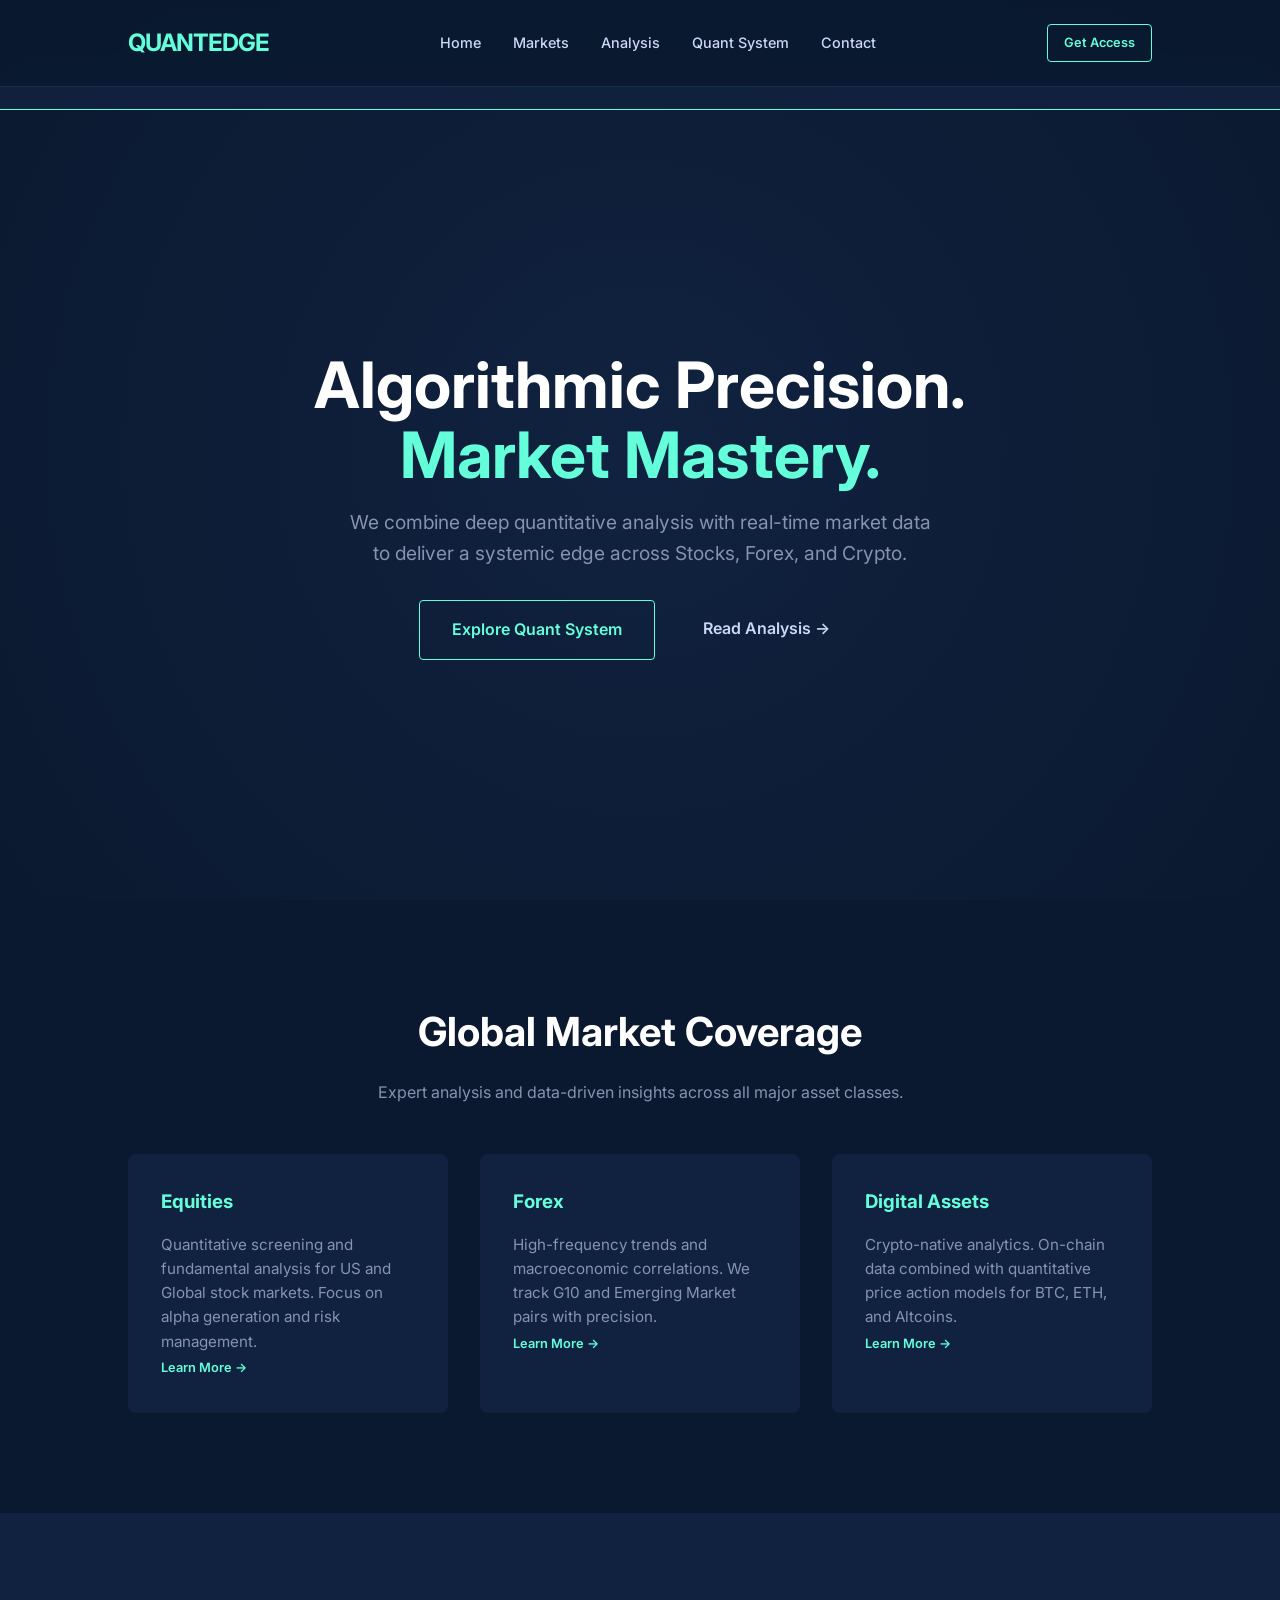
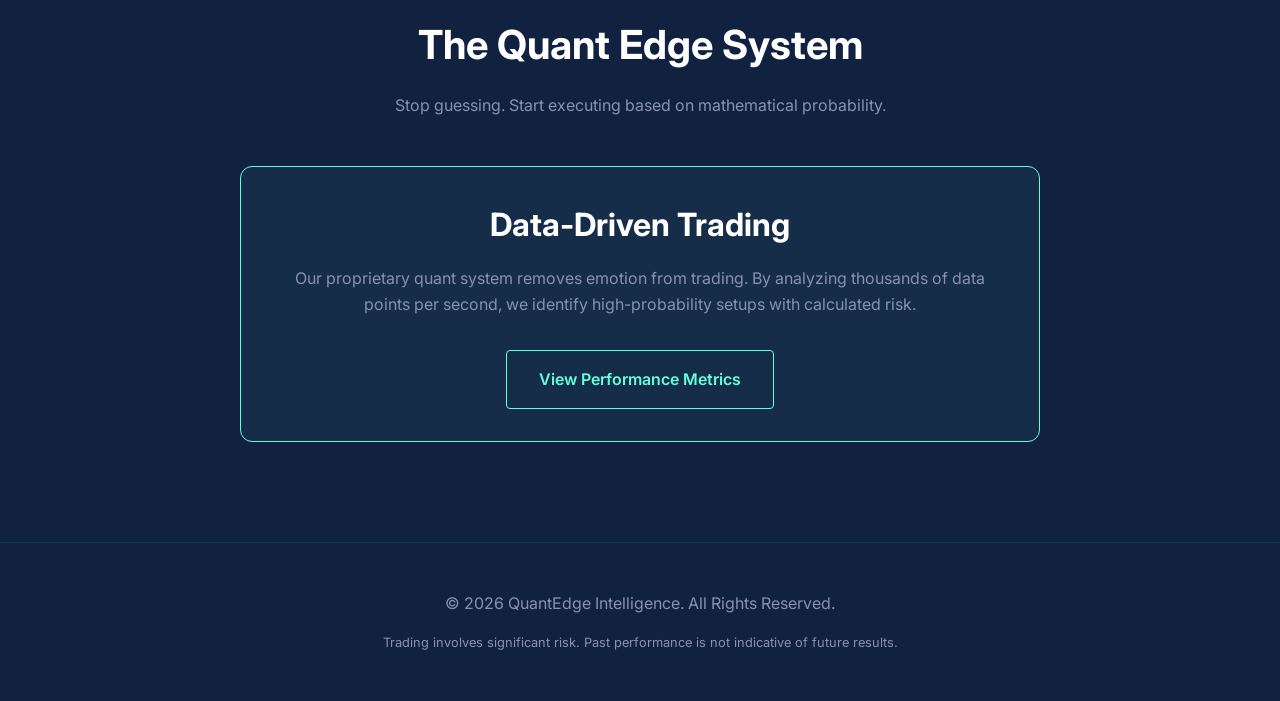
==== index.html @ 07054785 "Initial commit of QuantEdge Business Site" ====
<!DOCTYPE html>
<html lang="en">
<head>
    <meta charset="UTF-8">
    <meta name="viewport" content="width=device-width, initial-scale=1.0">
    <title>QuantEdge | Advanced Market Intelligence</title>
    <link rel="stylesheet" href="css/style.css">
    <link href="https://fonts.googleapis.com/css2?family=Inter:wght@400;600;700&display=swap" rel="stylesheet">
</head>
<body style="padding-top: 0 !important;">

    <nav>
        <a href="index.html" class="logo">QUANT<span>EDGE</span></a>
        <ul class="nav-links">
            <li><a href="index.html">Home</a></li>
            <li><a href="markets.html">Markets</a></li>
            <li><a href="analysis.html">Analysis</a></li>
            <li><a href="quant.html">Quant System</a></li>
            <li><a href="contact.html">Contact</a></li>
        </ul>
        <a href="quant.html" class="btn btn-primary" style="padding: 0.5rem 1rem; font-size: 0.8rem;">Get Access</a>
    </nav>

    <!-- Live Ticker Bar -->
    <div style="position: fixed; top: 70px; width: 100%; z-index: 999; height: 40px; background: rgba(17, 34, 64, 0.9); border-bottom: 1px solid var(--accent-color);">
        <div class="tradingview-widget-container">
            <div class="tradingview-widget-container__widget"></div>
            <script type="text/javascript" src="https://s3.tradingview.com/external-embedding/embed-widget-ticker-tape.js" async>
            {
                "symbols": [
                    { "proName": "FOREXCOM:SPX500", "title": "S&P 500" },
                    { "proName": "FX:EURUSD", "title": "EUR/USD" },
                    { "proName": "BITSTAMP:BTCUSD", "title": "Bitcoin" },
                    { "proName": "BITSTAMP:ETHUSD", "title": "Ethereum" },
                    { "proName": "FX:USDJPY", "title": "USD/JPY" },
                    { "proName": "NASDAQ:AAPL", "title": "Apple" }
                ],
                "showSymbolLogo": true,
                "colorTheme": "dark",
                "isTransparent": true,
                "displayMode": "adaptive"
            }
            </script>
        </div>
    </div>

    <section class="hero" style="padding-top: 110px;">
        <h1>Algorithmic Precision.<br><span style="color: var(--accent-color);">Market Mastery.</span></h1>
        <p>We combine deep quantitative analysis with real-time market data to deliver a systemic edge across Stocks, Forex, and Crypto.</p>
        <div style="display: flex; gap: 1rem;">
            <a href="quant.html" class="btn btn-primary">Explore Quant System</a>
            <a href="analysis.html" class="btn" style="color: var(--text-main);">Read Analysis &rarr;</a>
        </div>
    </section>

    <section id="markets">
        <div class="section-title">
            <h2>Global Market Coverage</h2>
            <p>Expert analysis and data-driven insights across all major asset classes.</p>
        </div>
        <div class="grid">
            <div class="card">
                <h3>Equities</h3>
                <p>Quantitative screening and fundamental analysis for US and Global stock markets. Focus on alpha generation and risk management.</p>
                <a href="markets.html" style="color: var(--accent-color); text-decoration: none; font-size: 0.8rem; font-weight: 600;">Learn More &rarr;</a>
            </div>
            <div class="card">
                <h3>Forex</h3>
                <p>High-frequency trends and macroeconomic correlations. We track G10 and Emerging Market pairs with precision.</p>
                <a href="markets.html" style="color: var(--accent-color); text-decoration: none; font-size: 0.8rem; font-weight: 600;">Learn More &rarr;</a>
            </div>
            <div class="card">
                <h3>Digital Assets</h3>
                <p>Crypto-native analytics. On-chain data combined with quantitative price action models for BTC, ETH, and Altcoins.</p>
                <a href="markets.html" style="color: var(--accent-color); text-decoration: none; font-size: 0.8rem; font-weight: 600;">Learn More &rarr;</a>
            </div>
        </div>
    </section>

    <section style="background-color: var(--bg-secondary); text-align: center;">
        <div class="section-title">
            <h2>The Quant Edge System</h2>
            <p>Stop guessing. Start executing based on mathematical probability.</p>
        </div>
        <div style="max-width: 800px; margin: 0 auto; padding: 2rem; border: 1px solid var(--accent-color); border-radius: 12px; background: rgba(100, 255, 218, 0.05);">
            <h3 style="font-size: 2rem; margin-bottom: 1rem; color: var(--white);">Data-Driven Trading</h3>
            <p style="margin-bottom: 2rem; color: var(--text-dim);">Our proprietary quant system removes emotion from trading. By analyzing thousands of data points per second, we identify high-probability setups with calculated risk.</p>
            <a href="quant.html" class="btn btn-primary">View Performance Metrics</a>
        </div>
    </section>

    <footer>
        <p>&copy; 2026 QuantEdge Intelligence. All Rights Reserved.</p>
        <p style="font-size: 0.8rem; margin-top: 1rem;">Trading involves significant risk. Past performance is not indicative of future results.</p>
    </footer>

    <script src="js/main.js"></script>
</body>
</html>
---- css/style.css ----
:root {
    --bg-color: #0a192f;
    --bg-secondary: #112240;
    --accent-color: #64ffda;
    --text-main: #ccd6f6;
    --text-dim: #8892b0;
    --white: #ffffff;
    --transition: all 0.3s ease;
}

* {
    margin: 0;
    padding: 0;
    box-sizing: border-box;
    font-family: "Inter", -apple-system, BlinkMacSystemFont, "Segoe UI", Roboto, sans-serif;
}

body {
    background-color: var(--bg-color);
    color: var(--text-main);
    line-height: 1.6;
    overflow-x: hidden;
}

/* Navigation */
nav {
    background-color: rgba(10, 25, 47, 0.85);
    backdrop-filter: blur(10px);
    display: flex;
    justify-content: space-between;
    align-items: center;
    padding: 1.5rem 10%;
    position: fixed;
    width: 100%;
    top: 0;
    z-index: 1000;
    border-bottom: 1px solid rgba(100, 255, 218, 0.1);
}

.logo {
    font-size: 1.5rem;
    font-weight: 700;
    color: var(--accent-color);
    text-decoration: none;
    letter-spacing: -1px;
}

.nav-links {
    display: flex;
    list-style: none;
    gap: 2rem;
}

.nav-links a {
    color: var(--text-main);
    text-decoration: none;
    font-size: 0.9rem;
    font-weight: 500;
    transition: var(--transition);
}

.nav-links a:hover {
    color: var(--accent-color);
}

/* Hero Section */
.hero {
    height: 100vh;
    display: flex;
    flex-direction: column;
    justify-content: center;
    align-items: center;
    text-align: center;
    padding: 0 10%;
    background: radial-gradient(circle at center, #112240 0%, #0a192f 100%);
}

.hero h1 {
    font-size: 4rem;
    margin-bottom: 1rem;
    color: var(--white);
    line-height: 1.1;
}

.hero h1 span {
    color: var(--accent-color);
}

.hero p {
    font-size: 1.2rem;
    color: var(--text-dim);
    max-width: 600px;
    margin-bottom: 2rem;
}

/* Buttons */
.btn {
    padding: 1rem 2rem;
    border-radius: 4px;
    text-decoration: none;
    font-weight: 600;
    transition: var(--transition);
    cursor: pointer;
    display: inline-block;
}

.btn-primary {
    background-color: transparent;
    color: var(--accent-color);
    border: 1px solid var(--accent-color);
}

.btn-primary:hover {
    background-color: rgba(100, 255, 218, 0.1);
    box-shadow: 0 0 20px rgba(100, 255, 218, 0.2);
}

/* Section Layouts */
section {
    padding: 100px 10%;
}

.section-title {
    text-align: center;
    margin-bottom: 3rem;
}

.section-title h2 {
    font-size: 2.5rem;
    color: var(--white);
    margin-bottom: 1rem;
}

.section-title p {
    color: var(--text-dim);
}

/* Grid Systems */
.grid {
    display: grid;
    grid-template-columns: repeat(auto-fit, minmax(300px, 1fr));
    gap: 2rem;
}

.card {
    background-color: var(--bg-secondary);
    padding: 2rem;
    border-radius: 8px;
    transition: var(--transition);
    border: 1px solid transparent;
}

.card:hover {
    transform: translateY(-10px);
    border-color: var(--accent-color);
}

.card h3 {
    color: var(--accent-color);
    margin-bottom: 1rem;
}

.card p {
    color: var(--text-dim);
    font-size: 0.95rem;
}

/* Footer */
footer {
    text-align: center;
    padding: 3rem 10%;
    background-color: var(--bg-secondary);
    color: var(--text-dim);
    border-top: 1px solid rgba(100, 255, 218, 0.1);
}

/* Responsive */
@media (max-width: 768px) {
    .hero h1 { font-size: 2.5rem; }
    .nav-links { display: none; }
}
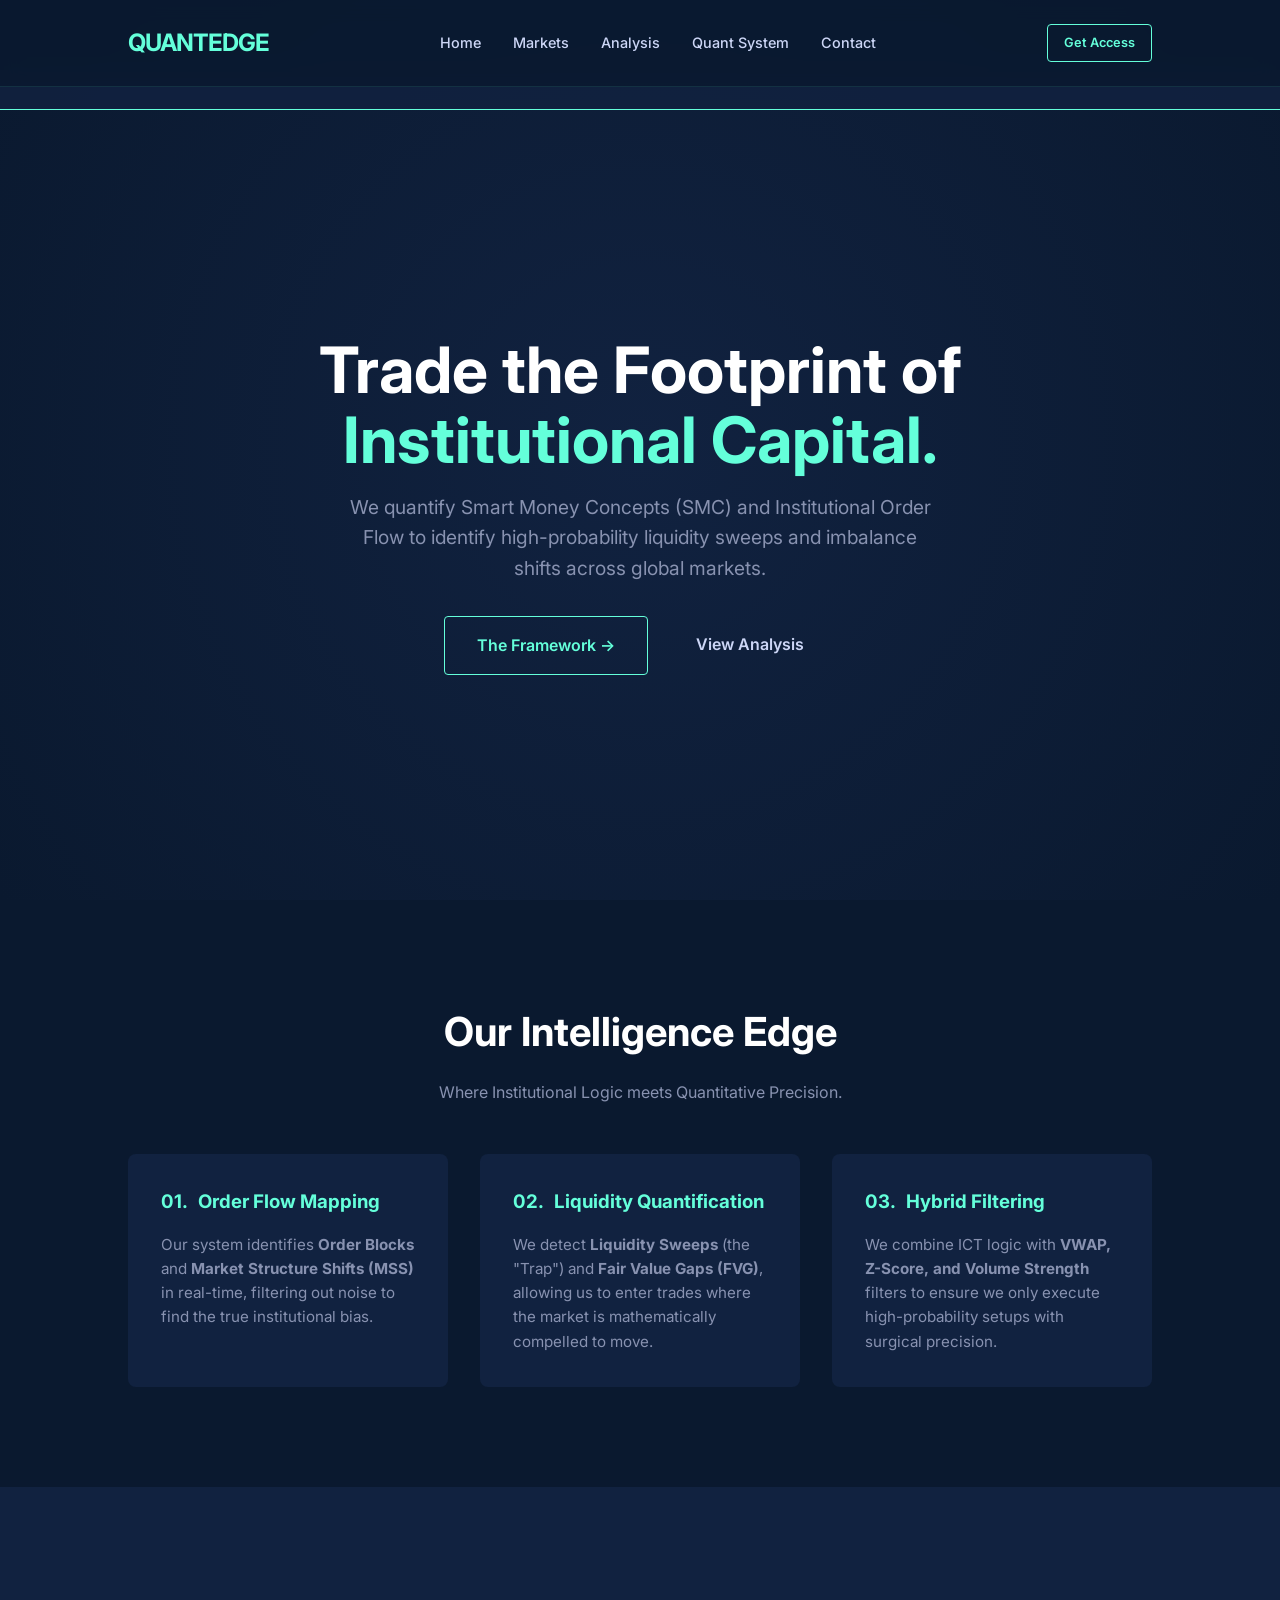
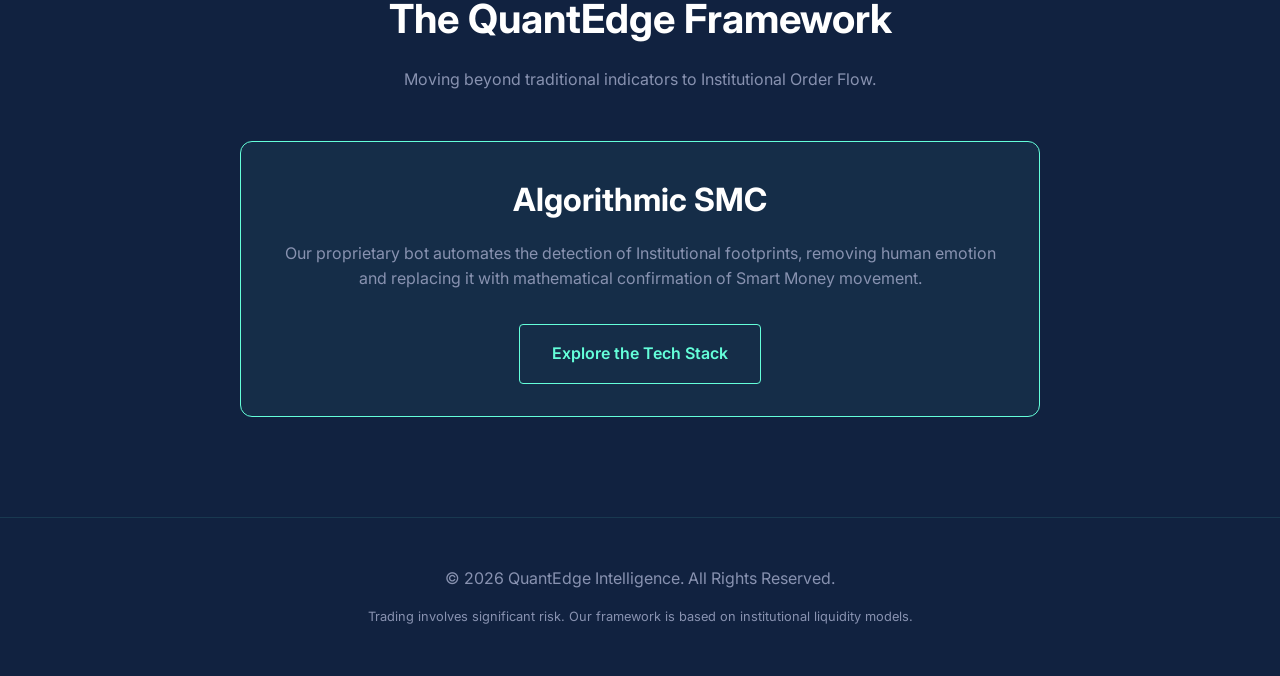
==== commit e2ab62f8: "Updated content with Institutional Quant Logic" ====
--- a/index.html
+++ b/index.html
@@ -3,7 +3,7 @@
 <head>
     <meta charset="UTF-8">
     <meta name="viewport" content="width=device-width, initial-scale=1.0">
-    <title>QuantEdge | Advanced Market Intelligence</title>
+    <title>QuantEdge | Quantified Institutional Intelligence</title>
     <link rel="stylesheet" href="css/style.css">
     <link href="https://fonts.googleapis.com/css2?family=Inter:wght@400;600;700&display=swap" rel="stylesheet">
 </head>
@@ -45,53 +45,56 @@
     </div>
 
     <section class="hero" style="padding-top: 110px;">
-        <h1>Algorithmic Precision.<br><span style="color: var(--accent-color);">Market Mastery.</span></h1>
-        <p>We combine deep quantitative analysis with real-time market data to deliver a systemic edge across Stocks, Forex, and Crypto.</p>
+        <h1>Trade the Footprint of <br><span style="color: var(--accent-color);">Institutional Capital.</span></h1>
+        <p>We quantify Smart Money Concepts (SMC) and Institutional Order Flow to identify high-probability liquidity sweeps and imbalance shifts across global markets.</p>
         <div style="display: flex; gap: 1rem;">
-            <a href="quant.html" class="btn btn-primary">Explore Quant System</a>
-            <a href="analysis.html" class="btn" style="color: var(--text-main);">Read Analysis &rarr;</a>
+            <a href="quant.html" class="btn btn-primary">The Framework &rarr;</a>
+            <a href="analysis.html" class="btn" style="color: var(--text-main);">View Analysis</a>
         </div>
     </section>
 
     <section id="markets">
         <div class="section-title">
-            <h2>Global Market Coverage</h2>
-            <p>Expert analysis and data-driven insights across all major asset classes.</p>
+            <h2>Our Intelligence Edge</h2>
+            <p>Where Institutional Logic meets Quantitative Precision.</p>
         </div>
         <div class="grid">
             <div class="card">
-                <h3>Equities</h3>
-                <p>Quantitative screening and fundamental analysis for US and Global stock markets. Focus on alpha generation and risk management.</p>
-                <a href="markets.html" style="color: var(--accent-color); text-decoration: none; font-size: 0.8rem; font-weight: 600;">Learn More &rarr;</a>
+                <h3 style="display: flex; align-items: center; gap: 10px;">
+                    <span style="color: var(--accent-color);">01.</span> Order Flow Mapping
+                </h3>
+                <p>Our system identifies <strong>Order Blocks</strong> and <strong>Market Structure Shifts (MSS)</strong> in real-time, filtering out noise to find the true institutional bias.</p>
             </div>
             <div class="card">
-                <h3>Forex</h3>
-                <p>High-frequency trends and macroeconomic correlations. We track G10 and Emerging Market pairs with precision.</p>
-                <a href="markets.html" style="color: var(--accent-color); text-decoration: none; font-size: 0.8rem; font-weight: 600;">Learn More &rarr;</a>
+                <h3 style="display: flex; align-items: center; gap: 10px;">
+                    <span style="color: var(--accent-color);">02.</span> Liquidity Quantification
+                </h3>
+                <p>We detect <strong>Liquidity Sweeps</strong> (the "Trap") and <strong>Fair Value Gaps (FVG)</strong>, allowing us to enter trades where the market is mathematically compelled to move.</p>
             </div>
             <div class="card">
-                <h3>Digital Assets</h3>
-                <p>Crypto-native analytics. On-chain data combined with quantitative price action models for BTC, ETH, and Altcoins.</p>
-                <a href="markets.html" style="color: var(--accent-color); text-decoration: none; font-size: 0.8rem; font-weight: 600;">Learn More &rarr;</a>
+                <h3 style="display: flex; align-items: center; gap: 10px;">
+                    <span style="color: var(--accent-color);">03.</span> Hybrid Filtering
+                </h3>
+                <p>We combine ICT logic with <strong>VWAP, Z-Score, and Volume Strength</strong> filters to ensure we only execute high-probability setups with surgical precision.</p>
             </div>
         </div>
     </section>
 
     <section style="background-color: var(--bg-secondary); text-align: center;">
         <div class="section-title">
-            <h2>The Quant Edge System</h2>
-            <p>Stop guessing. Start executing based on mathematical probability.</p>
+            <h2>The QuantEdge Framework</h2>
+            <p>Moving beyond traditional indicators to Institutional Order Flow.</p>
         </div>
         <div style="max-width: 800px; margin: 0 auto; padding: 2rem; border: 1px solid var(--accent-color); border-radius: 12px; background: rgba(100, 255, 218, 0.05);">
-            <h3 style="font-size: 2rem; margin-bottom: 1rem; color: var(--white);">Data-Driven Trading</h3>
-            <p style="margin-bottom: 2rem; color: var(--text-dim);">Our proprietary quant system removes emotion from trading. By analyzing thousands of data points per second, we identify high-probability setups with calculated risk.</p>
-            <a href="quant.html" class="btn btn-primary">View Performance Metrics</a>
+            <h3 style="font-size: 2rem; margin-bottom: 1rem; color: var(--white);">Algorithmic SMC</h3>
+            <p style="margin-bottom: 2rem; color: var(--text-dim);">Our proprietary bot automates the detection of Institutional footprints, removing human emotion and replacing it with mathematical confirmation of Smart Money movement.</p>
+            <a href="quant.html" class="btn btn-primary">Explore the Tech Stack</a>
         </div>
     </section>
 
     <footer>
         <p>&copy; 2026 QuantEdge Intelligence. All Rights Reserved.</p>
-        <p style="font-size: 0.8rem; margin-top: 1rem;">Trading involves significant risk. Past performance is not indicative of future results.</p>
+        <p style="font-size: 0.8rem; margin-top: 1rem;">Trading involves significant risk. Our framework is based on institutional liquidity models.</p>
     </footer>
 
     <script src="js/main.js"></script>
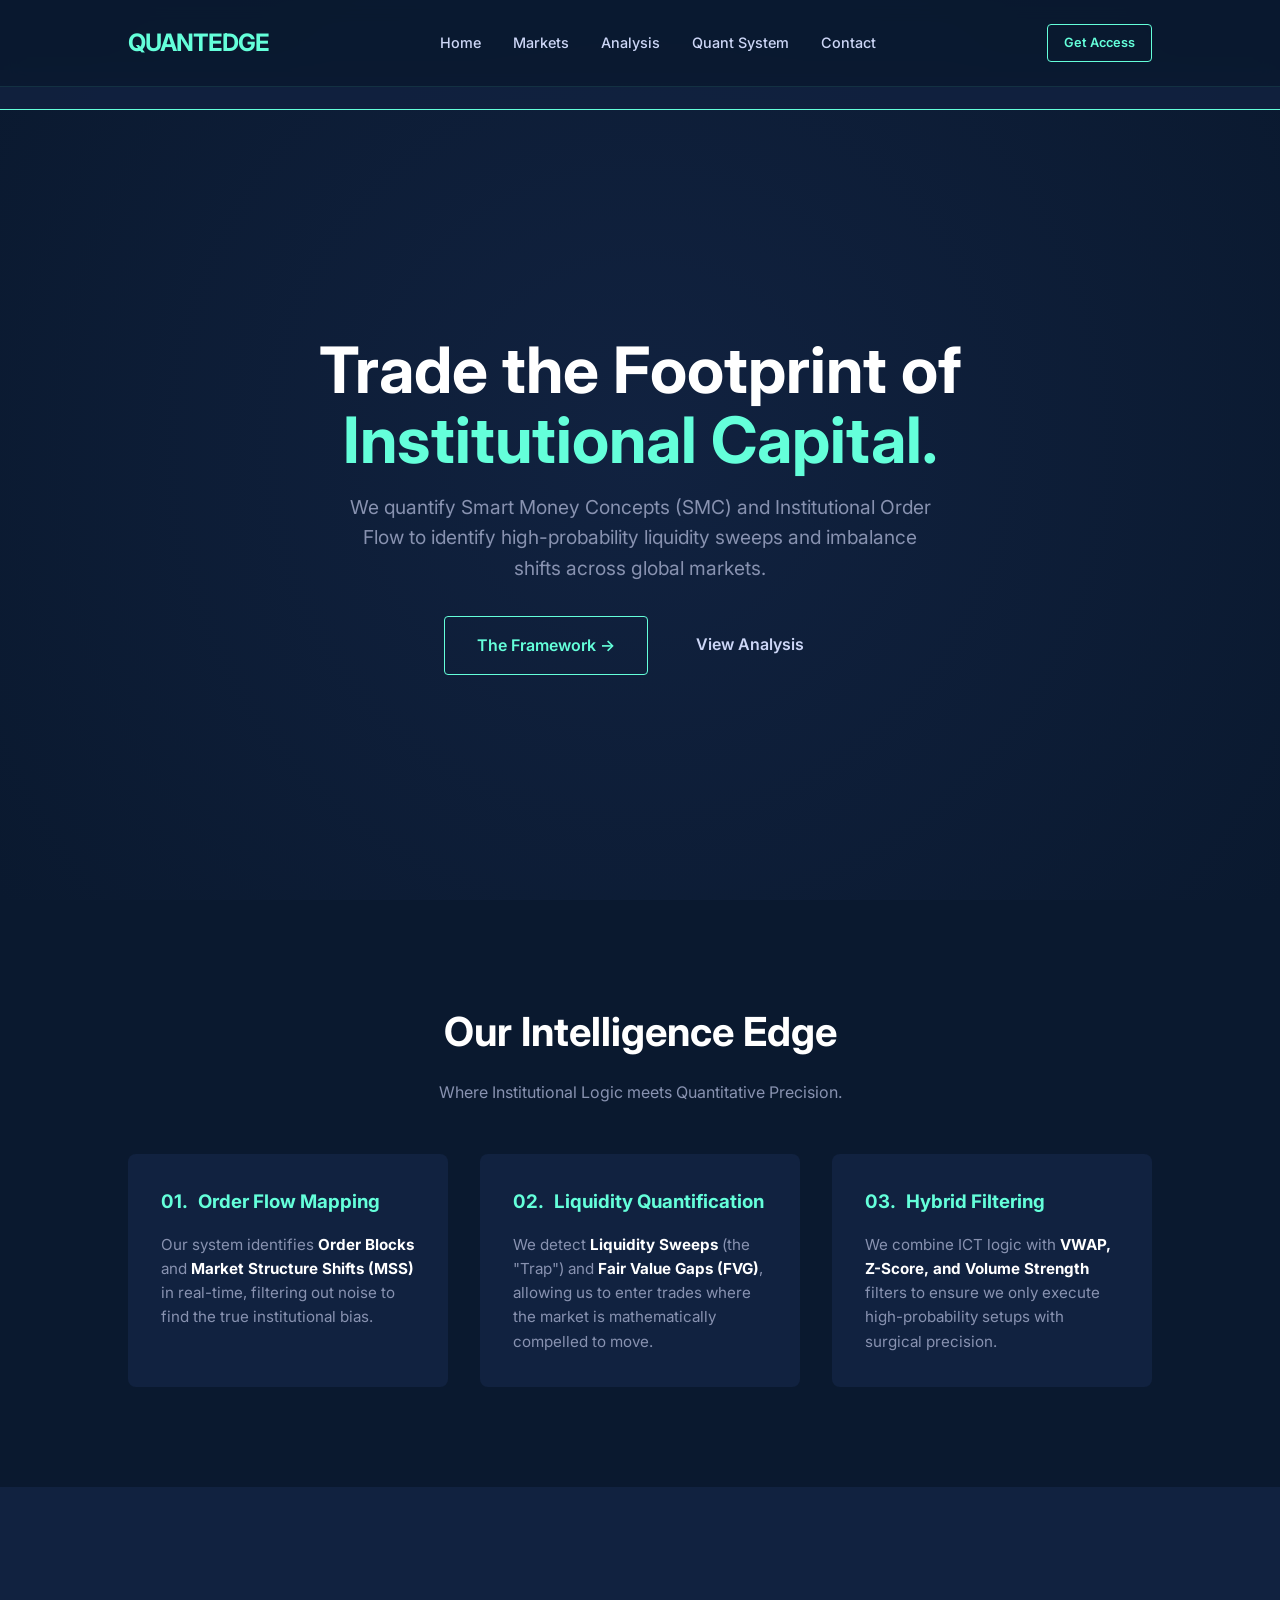
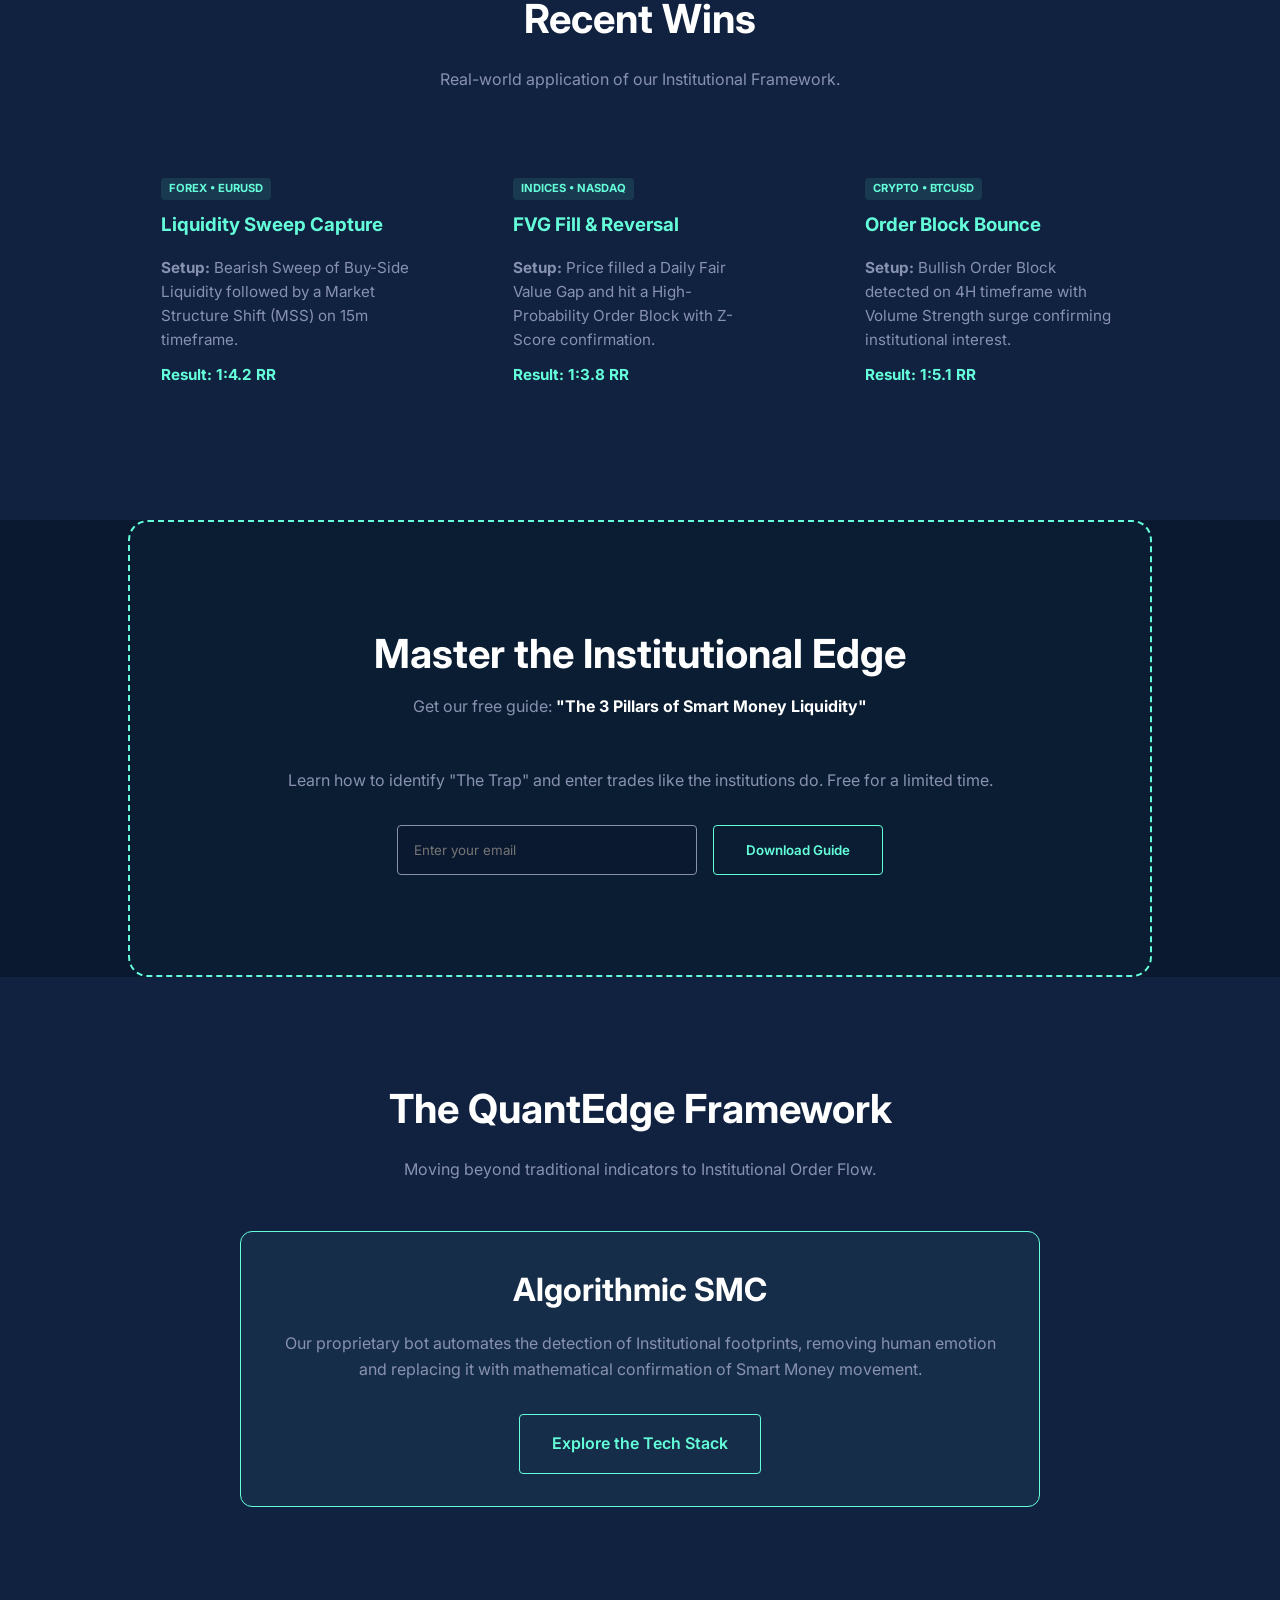
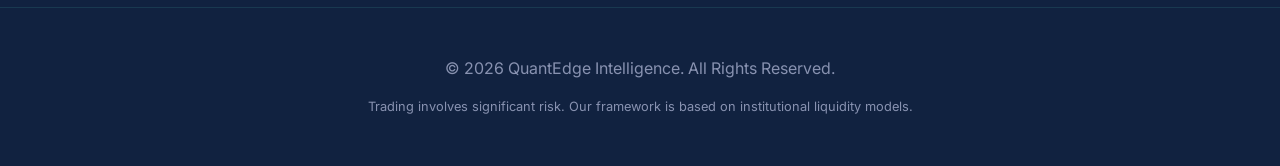
==== commit e1502e92: "Implemented scaling: Proof, Lead Magnet, and Pricing" ====
--- a/index.html
+++ b/index.html
@@ -63,21 +63,62 @@
                 <h3 style="display: flex; align-items: center; gap: 10px;">
                     <span style="color: var(--accent-color);">01.</span> Order Flow Mapping
                 </h3>
-                <p>Our system identifies <strong>Order Blocks</strong> and <strong>Market Structure Shifts (MSS)</strong> in real-time, filtering out noise to find the true institutional bias.</p>
+                <p>Our system identifies <strong style="color: var(--white);">Order Blocks</strong> and <strong style="color: var(--white);">Market Structure Shifts (MSS)</strong> in real-time, filtering out noise to find the true institutional bias.</p>
             </div>
             <div class="card">
                 <h3 style="display: flex; align-items: center; gap: 10px;">
                     <span style="color: var(--accent-color);">02.</span> Liquidity Quantification
                 </h3>
-                <p>We detect <strong>Liquidity Sweeps</strong> (the "Trap") and <strong>Fair Value Gaps (FVG)</strong>, allowing us to enter trades where the market is mathematically compelled to move.</p>
+                <p>We detect <strong style="color: var(--white);">Liquidity Sweeps</strong> (the "Trap") and <strong style="color: var(--white);">Fair Value Gaps (FVG)</strong>, allowing us to enter trades where the market is mathematically compelled to move.</p>
             </div>
             <div class="card">
                 <h3 style="display: flex; align-items: center; gap: 10px;">
                     <span style="color: var(--accent-color);">03.</span> Hybrid Filtering
                 </h3>
-                <p>We combine ICT logic with <strong>VWAP, Z-Score, and Volume Strength</strong> filters to ensure we only execute high-probability setups with surgical precision.</p>
+                <p>We combine ICT logic with <strong style="color: var(--white);">VWAP, Z-Score, and Volume Strength</strong> filters to ensure we only execute high-probability setups with surgical precision.</p>
             </div>
         </div>
+    </section>
+
+    <!-- CASE STUDIES SECTION -->
+    <section style="background-color: var(--bg-secondary);">
+        <div class="section-title">
+            <h2>Recent Wins</h2>
+            <p>Real-world application of our Institutional Framework.</p>
+        </div>
+        <div class="grid">
+            <div class="card">
+                <span class="badge">Forex &bull; EURUSD</span>
+                <h3>Liquidity Sweep Capture</h3>
+                <p><strong>Setup:</strong> Bearish Sweep of Buy-Side Liquidity followed by a Market Structure Shift (MSS) on 15m timeframe.</p>
+                <p style="margin-top: 10px; color: var(--accent-color); font-weight: 700;">Result: 1:4.2 RR</p>
+            </div>
+            <div class="card">
+                <span class="badge">Indices &bull; NASDAQ</span>
+                <h3>FVG Fill & Reversal</h3>
+                <p><strong>Setup:</strong> Price filled a Daily Fair Value Gap and hit a High-Probability Order Block with Z-Score confirmation.</p>
+                <p style="margin-top: 10px; color: var(--accent-color); font-weight: 700;">Result: 1:3.8 RR</p>
+            </div>
+            <div class="card">
+                <span class="badge">Crypto &bull; BTCUSD</span>
+                <h3>Order Block Bounce</h3>
+                <p><strong>Setup:</strong> Bullish Order Block detected on 4H timeframe with Volume Strength surge confirming institutional interest.</p>
+                <p style="margin-top: 10px; color: var(--accent-color); font-weight: 700;">Result: 1:5.1 RR</p>
+            </div>
+        </div>
+    </section>
+
+    <!-- LEAD MAGNET SECTION -->
+    <section style="text-align: center; border: 2px dashed var(--accent-color); margin: 0 10%; border-radius: 20px; background: rgba(100, 255, 218, 0.02);">
+        <div class="section-title">
+            <h2 style="margin-bottom: 0.5rem;">Master the Institutional Edge</h2>
+            <p>Get our free guide: <strong style="color: var(--white);">"The 3 Pillars of Smart Money Liquidity"</strong></p>
+        </div>
+        <p style="margin-bottom: 2rem; color: var(--text-dim);">Learn how to identify "The Trap" and enter trades like the institutions do. Free for a limited time.</p>
+        <form action="https://formspree.io/f/YOUR_FORM_ID_HERE" method="POST" style="display: flex; justify-content: center; gap: 1rem; flex-wrap: wrap;">
+            <input type="email" name="email" placeholder="Enter your email" required style="padding: 1rem; background: var(--bg-color); border: 1px solid var(--text-dim); color: var(--white); border-radius: 4px; min-width: 300px;">
+            <button type="submit" class="btn btn-primary">Download Guide</button>
+        </form>
     </section>
 
     <section style="background-color: var(--bg-secondary); text-align: center;">
--- a/css/style.css
+++ b/css/style.css
@@ -1,4 +1,3 @@
-
 :root {
     --bg-color: #0a192f;
     --bg-secondary: #112240;
@@ -166,6 +165,83 @@
     font-size: 0.95rem;
 }
 
+/* Case Study Badges */
+.badge {
+    font-size: 0.7rem;
+    padding: 2px 8px;
+    border-radius: 4px;
+    background: rgba(100, 255, 218, 0.1);
+    color: var(--accent-color);
+    text-transform: uppercase;
+    font-weight: 700;
+    margin-bottom: 10px;
+    display: inline-block;
+}
+
+/* Pricing Table */
+.pricing-grid {
+    display: grid;
+    grid-template-columns: repeat(auto-fit, minmax(300px, 1fr));
+    gap: 2rem;
+}
+
+.pricing-card {
+    background-color: var(--bg-secondary);
+    padding: 3rem 2rem;
+    border-radius: 12px;
+    text-align: center;
+    border: 1px solid rgba(100, 255, 218, 0.1);
+    transition: var(--transition);
+    display: flex;
+    flex-direction: column;
+}
+
+.pricing-card.featured {
+    border: 2px solid var(--accent-color);
+    transform: scale(1.05);
+    box-shadow: 0 20px 40px rgba(0,0,0,0.4);
+}
+
+.pricing-card h3 {
+    font-size: 1.5rem;
+    color: var(--white);
+    margin-bottom: 1rem;
+}
+
+.price {
+    font-size: 3rem;
+    font-weight: 700;
+    color: var(--accent-color);
+    margin-bottom: 2rem;
+}
+
+.price span {
+    font-size: 1rem;
+    color: var(--text-dim);
+}
+
+.pricing-features {
+    list-style: none;
+    text-align: left;
+    margin-bottom: 2rem;
+    flex-grow: 1;
+}
+
+.pricing-features li {
+    margin-bottom: 1rem;
+    color: var(--text-dim);
+    font-size: 0.9rem;
+    display: flex;
+    align-items: center;
+    gap: 10px;
+}
+
+.pricing-features li::before {
+    content: "?";
+    color: var(--accent-color);
+    font-weight: bold;
+}
+
 /* Footer */
 footer {
     text-align: center;
@@ -180,4 +256,3 @@
     .hero h1 { font-size: 2.5rem; }
     .nav-links { display: none; }
 }
-
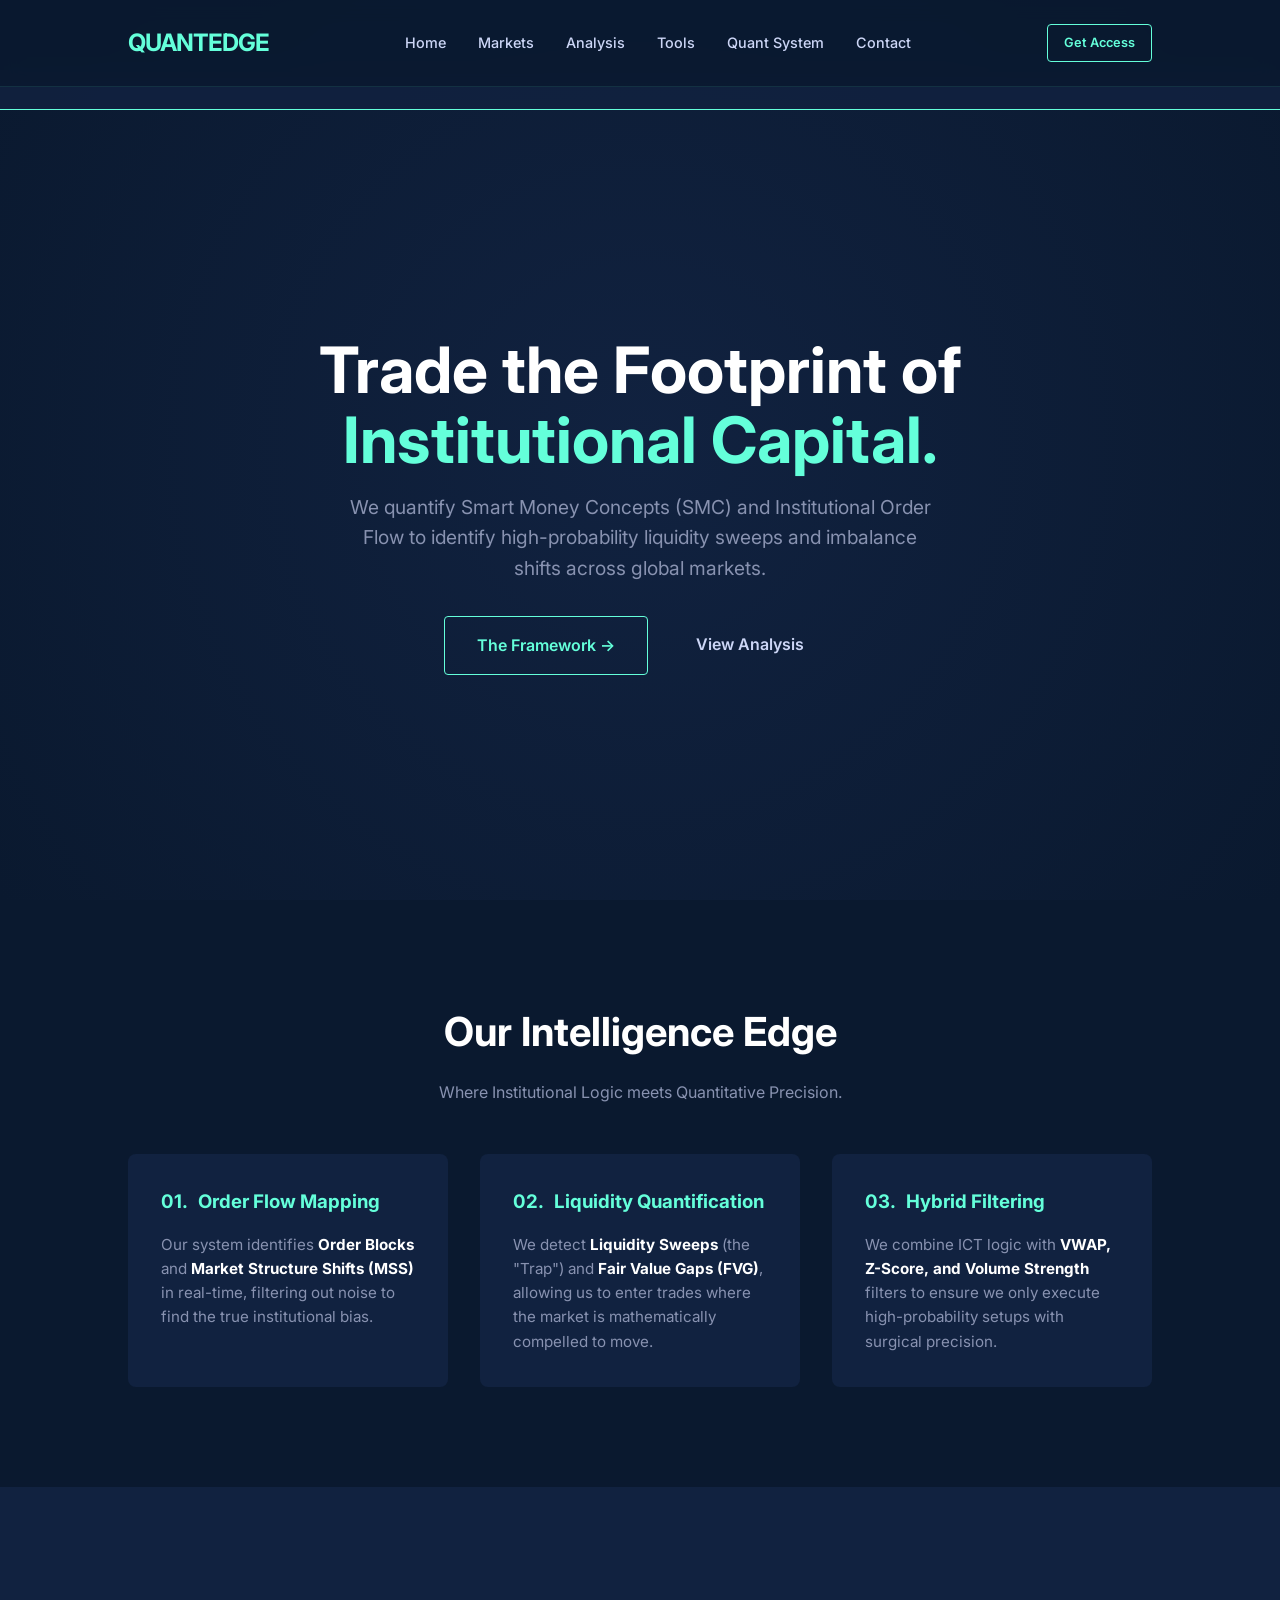
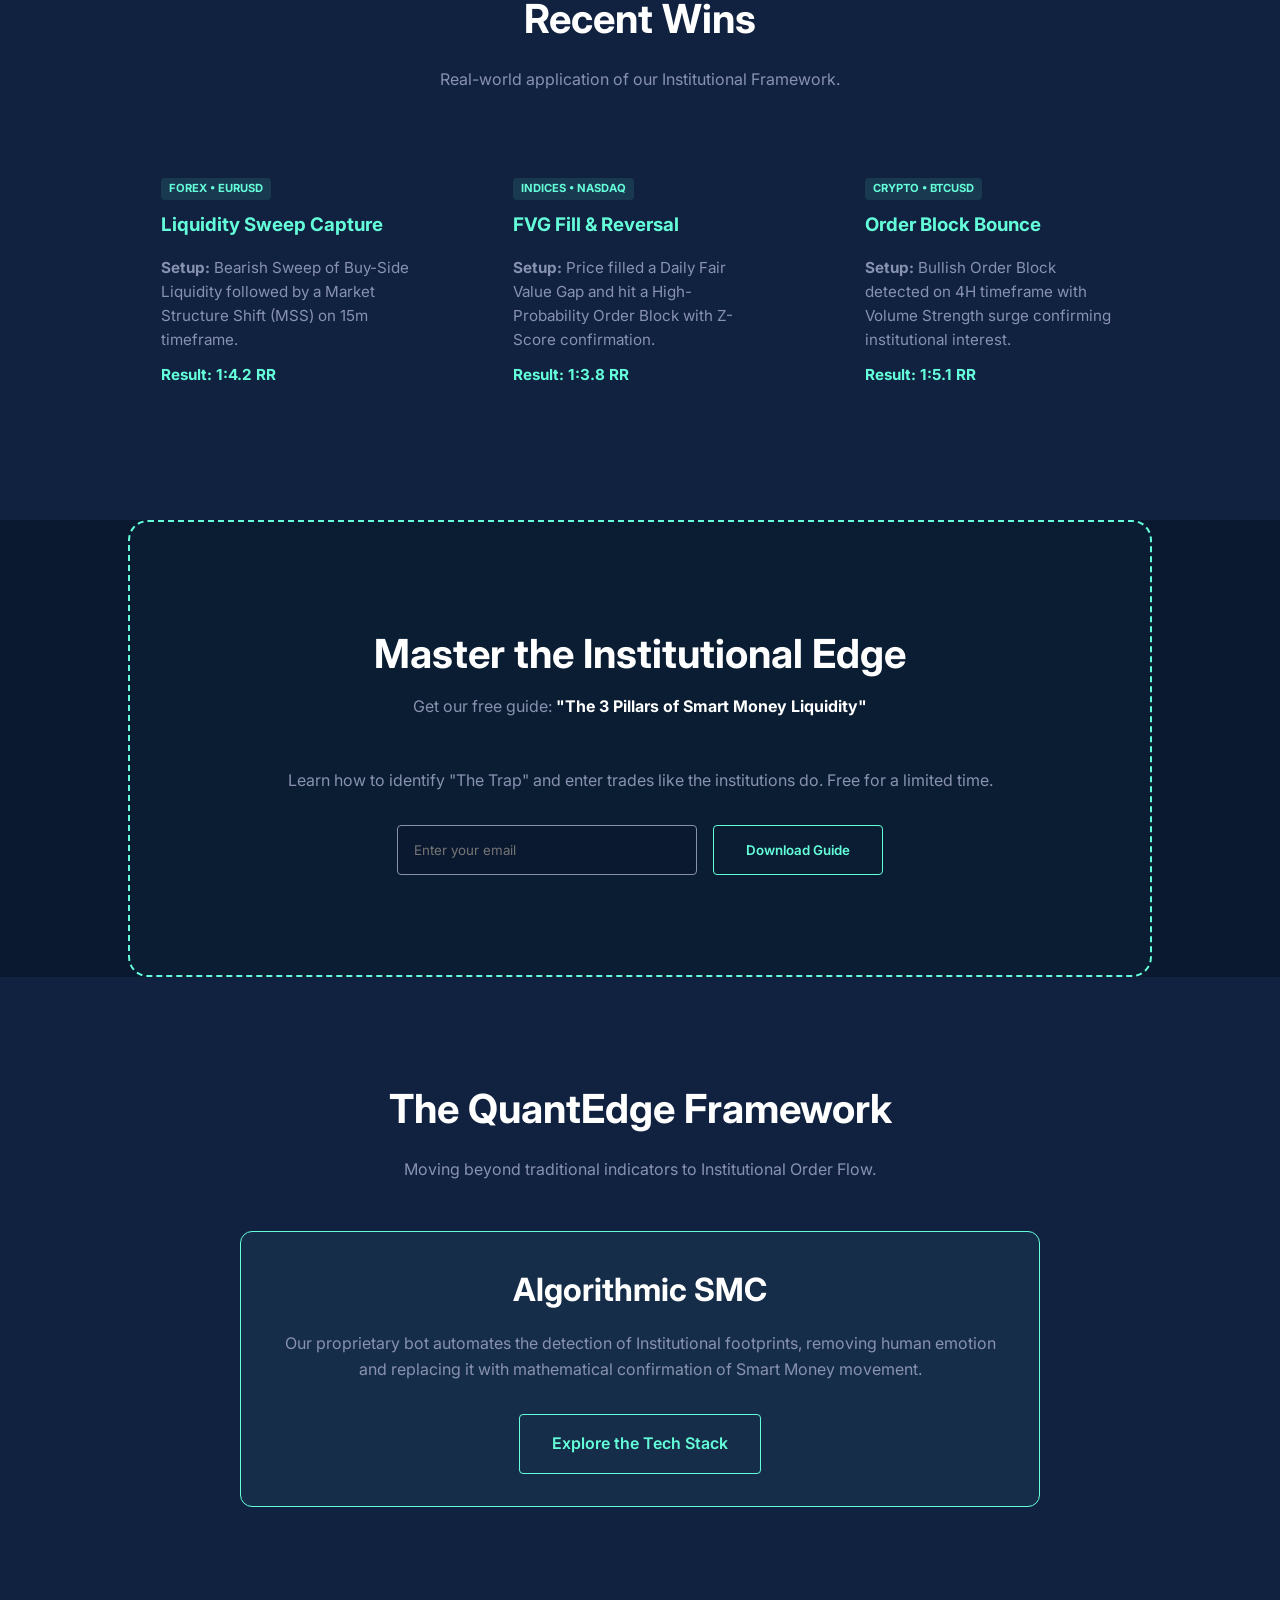
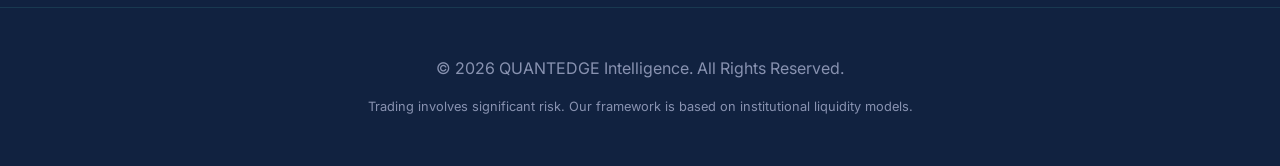
==== commit 32e220fe: "Initial baseline of site" ====
--- a/index.html
+++ b/index.html
@@ -9,18 +9,8 @@
 </head>
 <body style="padding-top: 0 !important;">
 
-    <nav>
-        <a href="index.html" class="logo">QUANT<span>EDGE</span></a>
-        <ul class="nav-links">
-            <li><a href="index.html">Home</a></li>
-            <li><a href="markets.html">Markets</a></li>
-            <li><a href="analysis.html">Analysis</a></li>
-            <li><a href="quant.html">Quant System</a></li>
-            <li><a href="contact.html">Contact</a></li>
-        </ul>
-        <a href="quant.html" class="btn btn-primary" style="padding: 0.5rem 1rem; font-size: 0.8rem;">Get Access</a>
-    </nav>
-
+    <!-- Nav and Footer are injected via js/main.js -->
+    
     <!-- Live Ticker Bar -->
     <div style="position: fixed; top: 70px; width: 100%; z-index: 999; height: 40px; background: rgba(17, 34, 64, 0.9); border-bottom: 1px solid var(--accent-color);">
         <div class="tradingview-widget-container">
@@ -133,11 +123,6 @@
         </div>
     </section>
 
-    <footer>
-        <p>&copy; 2026 QuantEdge Intelligence. All Rights Reserved.</p>
-        <p style="font-size: 0.8rem; margin-top: 1rem;">Trading involves significant risk. Our framework is based on institutional liquidity models.</p>
-    </footer>
-
-    <script src="js/main.js"></script>
+    <script type="module" src="js/main.js"></script>
 </body>
 </html>
--- a/css/style.css
+++ b/css/style.css
@@ -256,3 +256,16 @@
     .hero h1 { font-size: 2.5rem; }
     .nav-links { display: none; }
 }
+
+/* Animations */
+.reveal {
+    opacity: 0;
+    transform: translateY(30px);
+    transition: all 0.8s ease-out;
+}
+
+.reveal.active {
+    opacity: 1;
+    transform: translateY(0);
+}
+
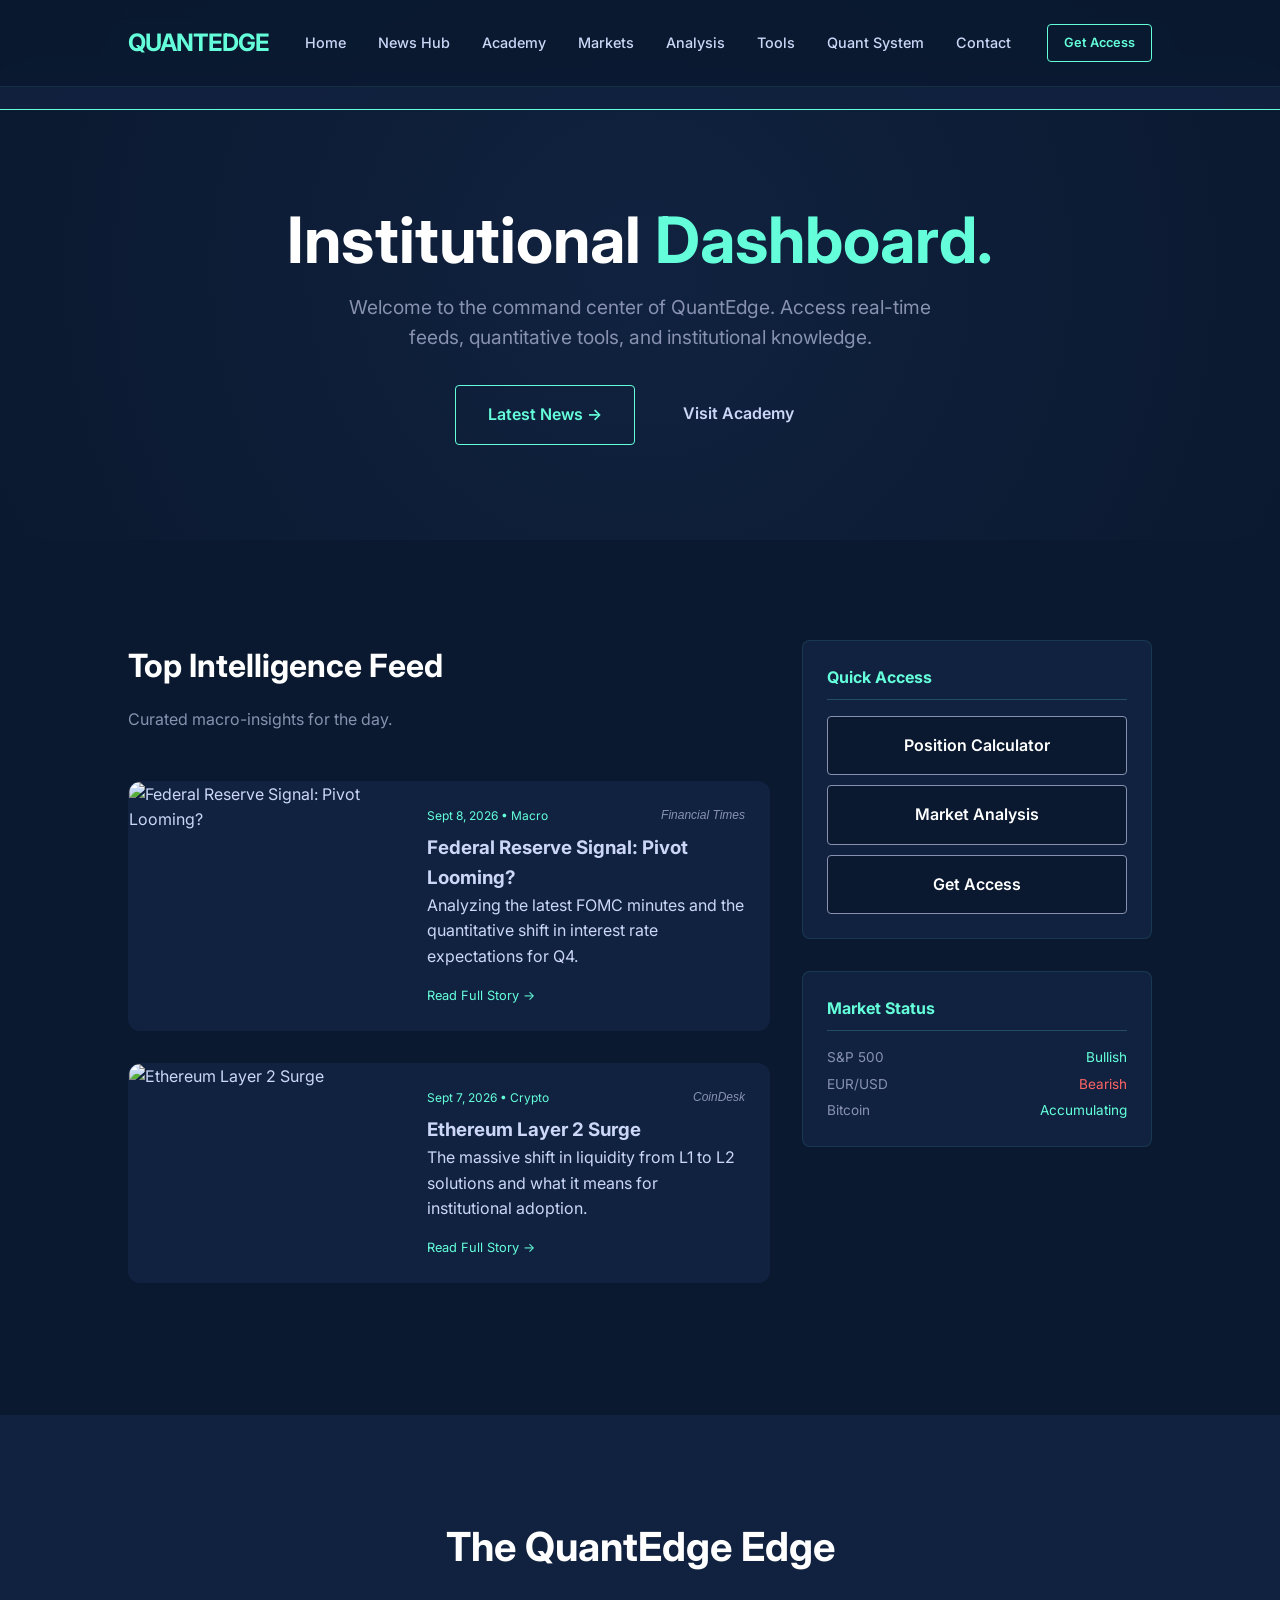
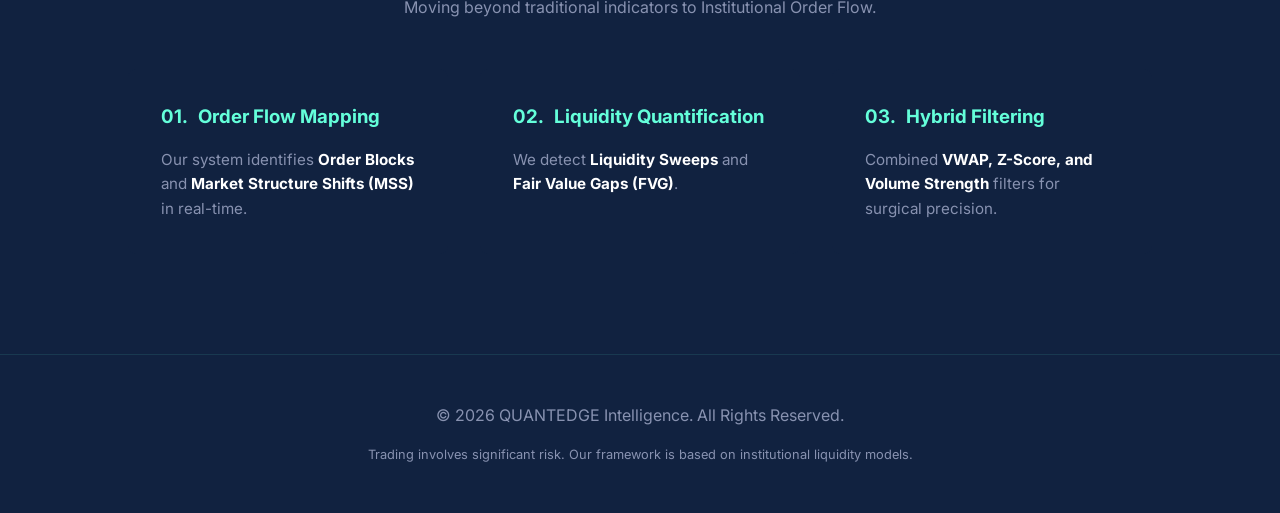
==== commit fc41f2fe: "Upgrade to Institutional Portal Layout" ====
--- a/index.html
+++ b/index.html
@@ -34,94 +34,81 @@
         </div>
     </div>
 
-    <section class="hero" style="padding-top: 110px;">
-        <h1>Trade the Footprint of <br><span style="color: var(--accent-color);">Institutional Capital.</span></h1>
-        <p>We quantify Smart Money Concepts (SMC) and Institutional Order Flow to identify high-probability liquidity sweeps and imbalance shifts across global markets.</p>
+    <section class="hero" style="padding-top: 110px; height: 60vh;">
+        <h1>Institutional <span style="color: var(--accent-color);">Dashboard.</span></h1>
+        <p>Welcome to the command center of QuantEdge. Access real-time feeds, quantitative tools, and institutional knowledge.</p>
         <div style="display: flex; gap: 1rem;">
-            <a href="quant.html" class="btn btn-primary">The Framework &rarr;</a>
-            <a href="analysis.html" class="btn" style="color: var(--text-main);">View Analysis</a>
+            <a href="news.html" class="btn btn-primary">Latest News &rarr;</a>
+            <a href="academy.html" class="btn" style="color: var(--text-main);">Visit Academy</a>
         </div>
     </section>
 
-    <section id="markets">
+    <section>
+        <div class="portal-container">
+            <div style="display: flex; flex-direction: column; gap: 2rem;">
+                <div class="section-title" style="text-align: left; margin-bottom: 1rem;">
+                    <h2 style="font-size: 2rem;">Top Intelligence Feed</h2>
+                    <p>Curated macro-insights for the day.</p>
+                </div>
+                <div id="home-news">
+                    <!-- Top 2 news items will be injected here -->
+                </div>
+            </div>
+            
+            <aside class="sidebar">
+                <div class="sidebar-widget">
+                    <h4>Quick Access</h4>
+                    <div style="display: grid; grid-template-columns: 1fr; gap: 10px;">
+                        <a href="tools.html" class="btn" style="text-align: center; color: var(--white); background: var(--bg-color); border: 1px solid var(--text-dim);">Position Calculator</a>
+                        <a href="analysis.html" class="btn" style="text-align: center; color: var(--white); background: var(--bg-color); border: 1px solid var(--text-dim);">Market Analysis</a>
+                        <a href="quant.html" class="btn" style="text-align: center; color: var(--white); background: var(--bg-color); border: 1px solid var(--text-dim);">Get Access</a>
+                    </div>
+                </div>
+                <div class="sidebar-widget">
+                    <h4>Market Status</h4>
+                    <div style="font-size: 0.85rem; color: var(--text-dim);">
+                        <div style="display: flex; justify-content: space-between; margin-bottom: 5px;">
+                            <span>S&P 500</span> <span style="color: var(--accent-color);">Bullish</span>
+                        </div>
+                        <div style="display: flex; justify-content: space-between; margin-bottom: 5px;">
+                            <span>EUR/USD</span> <span style="color: #ff6464;">Bearish</span>
+                        </div>
+                        <div style="display: flex; justify-content: space-between;">
+                            <span>Bitcoin</span> <span style="color: var(--accent-color);">Accumulating</span>
+                        </div>
+                    </div>
+                </div>
+            </aside>
+        </div>
+    </section>
+
+    <section style="background-color: var(--bg-secondary);">
         <div class="section-title">
-            <h2>Our Intelligence Edge</h2>
-            <p>Where Institutional Logic meets Quantitative Precision.</p>
+            <h2>The QuantEdge Edge</h2>
+            <p>Moving beyond traditional indicators to Institutional Order Flow.</p>
         </div>
         <div class="grid">
             <div class="card">
                 <h3 style="display: flex; align-items: center; gap: 10px;">
                     <span style="color: var(--accent-color);">01.</span> Order Flow Mapping
                 </h3>
-                <p>Our system identifies <strong style="color: var(--white);">Order Blocks</strong> and <strong style="color: var(--white);">Market Structure Shifts (MSS)</strong> in real-time, filtering out noise to find the true institutional bias.</p>
+                <p>Our system identifies <strong style="color: var(--white);">Order Blocks</strong> and <strong style="color: var(--white);">Market Structure Shifts (MSS)</strong> in real-time.</p>
             </div>
             <div class="card">
                 <h3 style="display: flex; align-items: center; gap: 10px;">
                     <span style="color: var(--accent-color);">02.</span> Liquidity Quantification
                 </h3>
-                <p>We detect <strong style="color: var(--white);">Liquidity Sweeps</strong> (the "Trap") and <strong style="color: var(--white);">Fair Value Gaps (FVG)</strong>, allowing us to enter trades where the market is mathematically compelled to move.</p>
+                <p>We detect <strong style="color: var(--white);">Liquidity Sweeps</strong> and <strong style="color: var(--white);">Fair Value Gaps (FVG)</strong>.</p>
             </div>
             <div class="card">
                 <h3 style="display: flex; align-items: center; gap: 10px;">
                     <span style="color: var(--accent-color);">03.</span> Hybrid Filtering
                 </h3>
-                <p>We combine ICT logic with <strong style="color: var(--white);">VWAP, Z-Score, and Volume Strength</strong> filters to ensure we only execute high-probability setups with surgical precision.</p>
+                <p>Combined <strong style="color: var(--white);">VWAP, Z-Score, and Volume Strength</strong> filters for surgical precision.</p>
             </div>
         </div>
     </section>
 
-    <!-- CASE STUDIES SECTION -->
-    <section style="background-color: var(--bg-secondary);">
-        <div class="section-title">
-            <h2>Recent Wins</h2>
-            <p>Real-world application of our Institutional Framework.</p>
-        </div>
-        <div class="grid">
-            <div class="card">
-                <span class="badge">Forex &bull; EURUSD</span>
-                <h3>Liquidity Sweep Capture</h3>
-                <p><strong>Setup:</strong> Bearish Sweep of Buy-Side Liquidity followed by a Market Structure Shift (MSS) on 15m timeframe.</p>
-                <p style="margin-top: 10px; color: var(--accent-color); font-weight: 700;">Result: 1:4.2 RR</p>
-            </div>
-            <div class="card">
-                <span class="badge">Indices &bull; NASDAQ</span>
-                <h3>FVG Fill & Reversal</h3>
-                <p><strong>Setup:</strong> Price filled a Daily Fair Value Gap and hit a High-Probability Order Block with Z-Score confirmation.</p>
-                <p style="margin-top: 10px; color: var(--accent-color); font-weight: 700;">Result: 1:3.8 RR</p>
-            </div>
-            <div class="card">
-                <span class="badge">Crypto &bull; BTCUSD</span>
-                <h3>Order Block Bounce</h3>
-                <p><strong>Setup:</strong> Bullish Order Block detected on 4H timeframe with Volume Strength surge confirming institutional interest.</p>
-                <p style="margin-top: 10px; color: var(--accent-color); font-weight: 700;">Result: 1:5.1 RR</p>
-            </div>
-        </div>
-    </section>
-
-    <!-- LEAD MAGNET SECTION -->
-    <section style="text-align: center; border: 2px dashed var(--accent-color); margin: 0 10%; border-radius: 20px; background: rgba(100, 255, 218, 0.02);">
-        <div class="section-title">
-            <h2 style="margin-bottom: 0.5rem;">Master the Institutional Edge</h2>
-            <p>Get our free guide: <strong style="color: var(--white);">"The 3 Pillars of Smart Money Liquidity"</strong></p>
-        </div>
-        <p style="margin-bottom: 2rem; color: var(--text-dim);">Learn how to identify "The Trap" and enter trades like the institutions do. Free for a limited time.</p>
-        <form action="https://formspree.io/f/YOUR_FORM_ID_HERE" method="POST" style="display: flex; justify-content: center; gap: 1rem; flex-wrap: wrap;">
-            <input type="email" name="email" placeholder="Enter your email" required style="padding: 1rem; background: var(--bg-color); border: 1px solid var(--text-dim); color: var(--white); border-radius: 4px; min-width: 300px;">
-            <button type="submit" class="btn btn-primary">Download Guide</button>
-        </form>
-    </section>
-
-    <section style="background-color: var(--bg-secondary); text-align: center;">
-        <div class="section-title">
-            <h2>The QuantEdge Framework</h2>
-            <p>Moving beyond traditional indicators to Institutional Order Flow.</p>
-        </div>
-        <div style="max-width: 800px; margin: 0 auto; padding: 2rem; border: 1px solid var(--accent-color); border-radius: 12px; background: rgba(100, 255, 218, 0.05);">
-            <h3 style="font-size: 2rem; margin-bottom: 1rem; color: var(--white);">Algorithmic SMC</h3>
-            <p style="margin-bottom: 2rem; color: var(--text-dim);">Our proprietary bot automates the detection of Institutional footprints, removing human emotion and replacing it with mathematical confirmation of Smart Money movement.</p>
-            <a href="quant.html" class="btn btn-primary">Explore the Tech Stack</a>
-        </div>
-    </section>
 
     <script type="module" src="js/main.js"></script>
 </body>
--- a/css/style.css
+++ b/css/style.css
@@ -251,21 +251,114 @@
     border-top: 1px solid rgba(100, 255, 218, 0.1);
 }
 
-/* Responsive */
-@media (max-width: 768px) {
-    .hero h1 { font-size: 2.5rem; }
-    .nav-links { display: none; }
-}
-
-/* Animations */
-.reveal {
-    opacity: 0;
-    transform: translateY(30px);
-    transition: all 0.8s ease-out;
-}
-
-.reveal.active {
-    opacity: 1;
-    transform: translateY(0);
-}
-
+/* Portal Layout */
+.portal-container {
+    display: grid;
+    grid-template-columns: 1fr 350px;
+    gap: 2rem;
+    max-width: 1400px;
+    margin: 0 auto;
+}
+
+.sidebar {
+    display: flex;
+    flex-direction: column;
+    gap: 2rem;
+}
+
+.sidebar-widget {
+    background: var(--bg-secondary);
+    padding: 1.5rem;
+    border-radius: 8px;
+    border: 1px solid rgba(100, 255, 218, 0.1);
+}
+
+.sidebar-widget h4 {
+    color: var(--accent-color);
+    margin-bottom: 1rem;
+    border-bottom: 1px solid rgba(100, 255, 218, 0.2);
+    padding-bottom: 0.5rem;
+}
+
+/* News Portal Styles */
+.news-card {
+    display: grid;
+    grid-template-columns: 250px 1fr;
+    gap: 1.5rem;
+    margin-bottom: 2rem;
+    background: var(--bg-secondary);
+    border-radius: 12px;
+    overflow: hidden;
+    transition: var(--transition);
+    border: 1px solid transparent;
+}
+
+.news-card:hover {
+    border-color: var(--accent-color);
+    transform: translateX(5px);
+}
+
+.news-image {
+    width: 100%;
+    height: 100%;
+    object-fit: cover;
+}
+
+.news-content {
+    padding: 1.5rem;
+}
+
+.news-meta {
+    font-size: 0.75rem;
+    color: var(--accent-color);
+    margin-bottom: 0.5rem;
+    display: flex;
+    justify-content: space-between;
+}
+
+.news-source {
+    color: var(--text-dim);
+    font-style: italic;
+}
+
+/* Academy Styles */
+.capsule-grid {
+    display: grid;
+    grid-template-columns: repeat(auto-fit, minmax(300px, 1fr));
+    gap: 1.5rem;
+}
+
+.capsule {
+    background: var(--bg-secondary);
+    padding: 2rem;
+    border-radius: 15px;
+    border-left: 4px solid var(--accent-color);
+    cursor: pointer;
+    transition: var(--transition);
+}
+
+.capsule:hover {
+    background: #1a3055;
+}
+
+.capsule-icon {
+    font-size: 2rem;
+    margin-bottom: 1rem;
+}
+
+/* Responsive Portal */
+@media (max-width: 1024px) {
+    .portal-container {
+        grid-template-columns: 1fr;
+    }
+    .sidebar {
+        order: 2;
+    }
+    .news-card {
+        grid-template-columns: 1fr;
+    }
+    .news-image {
+        height: 200px;
+    }
+}
+
